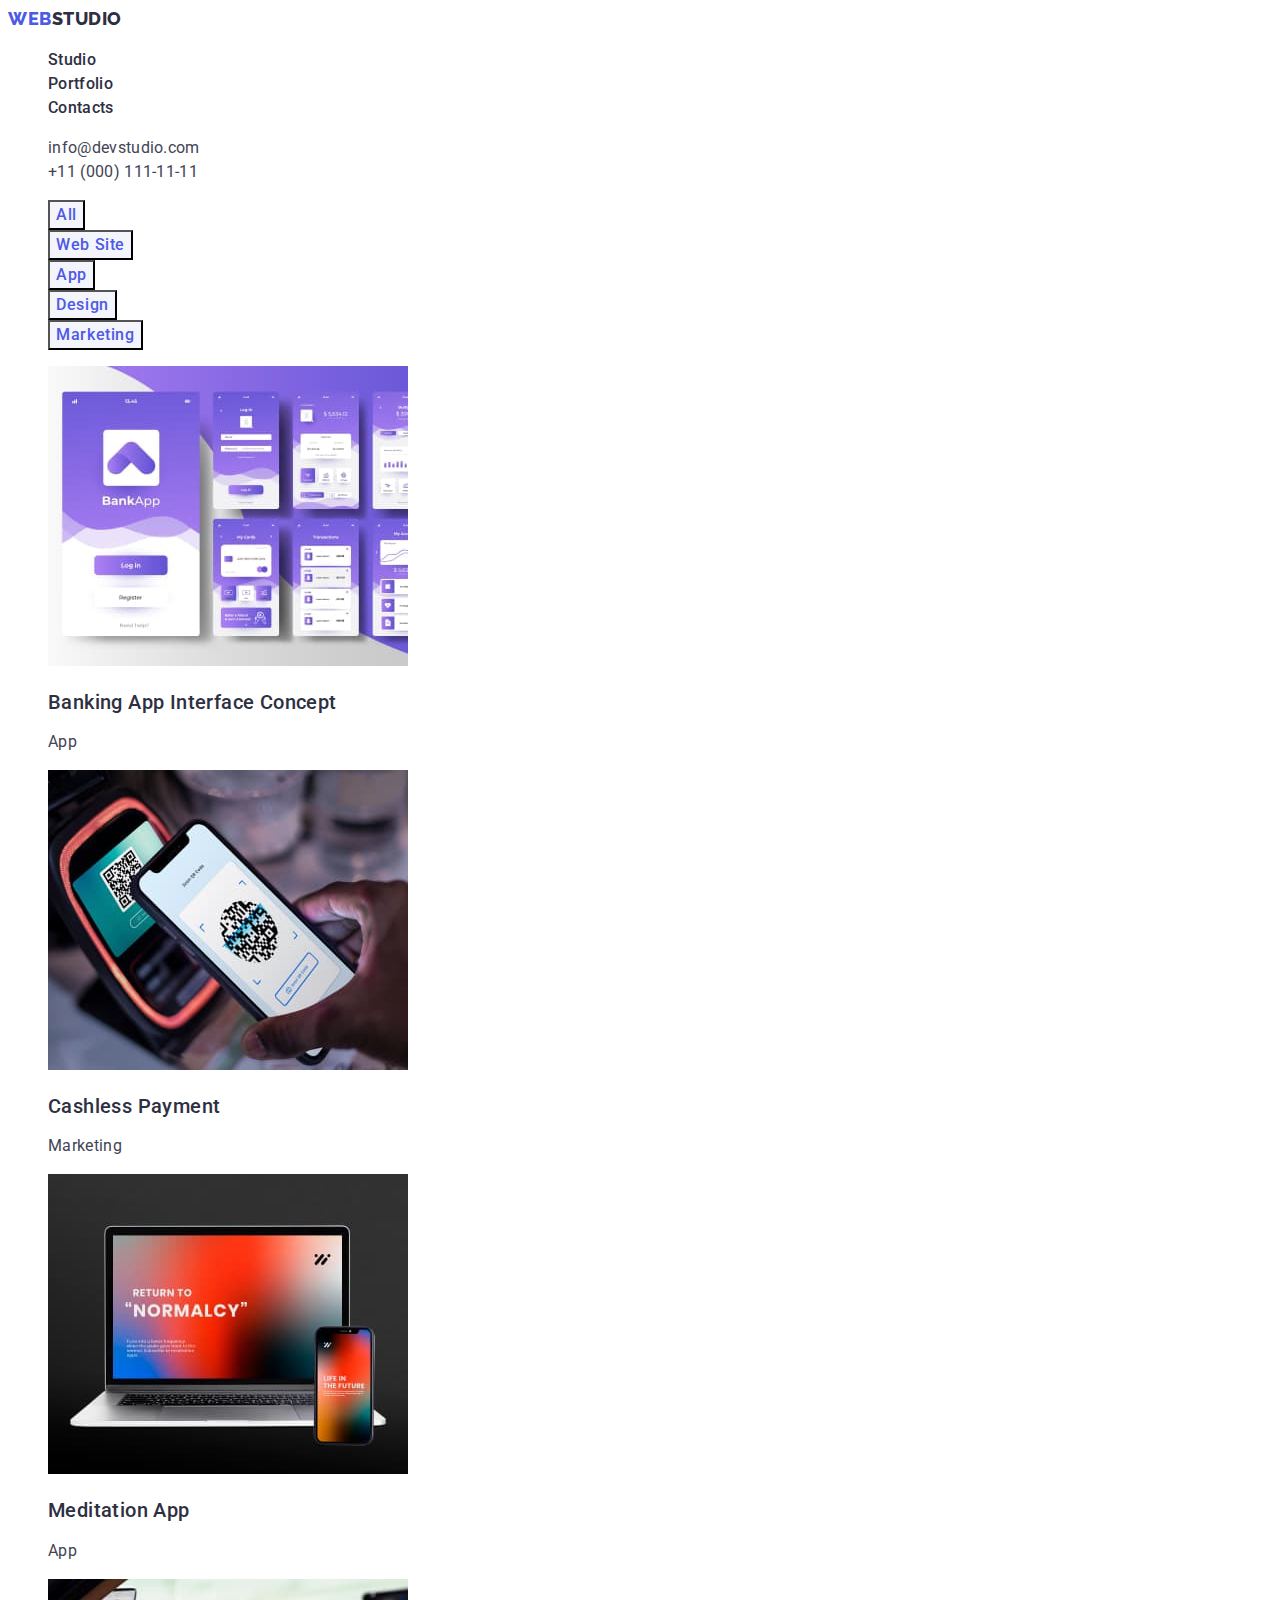
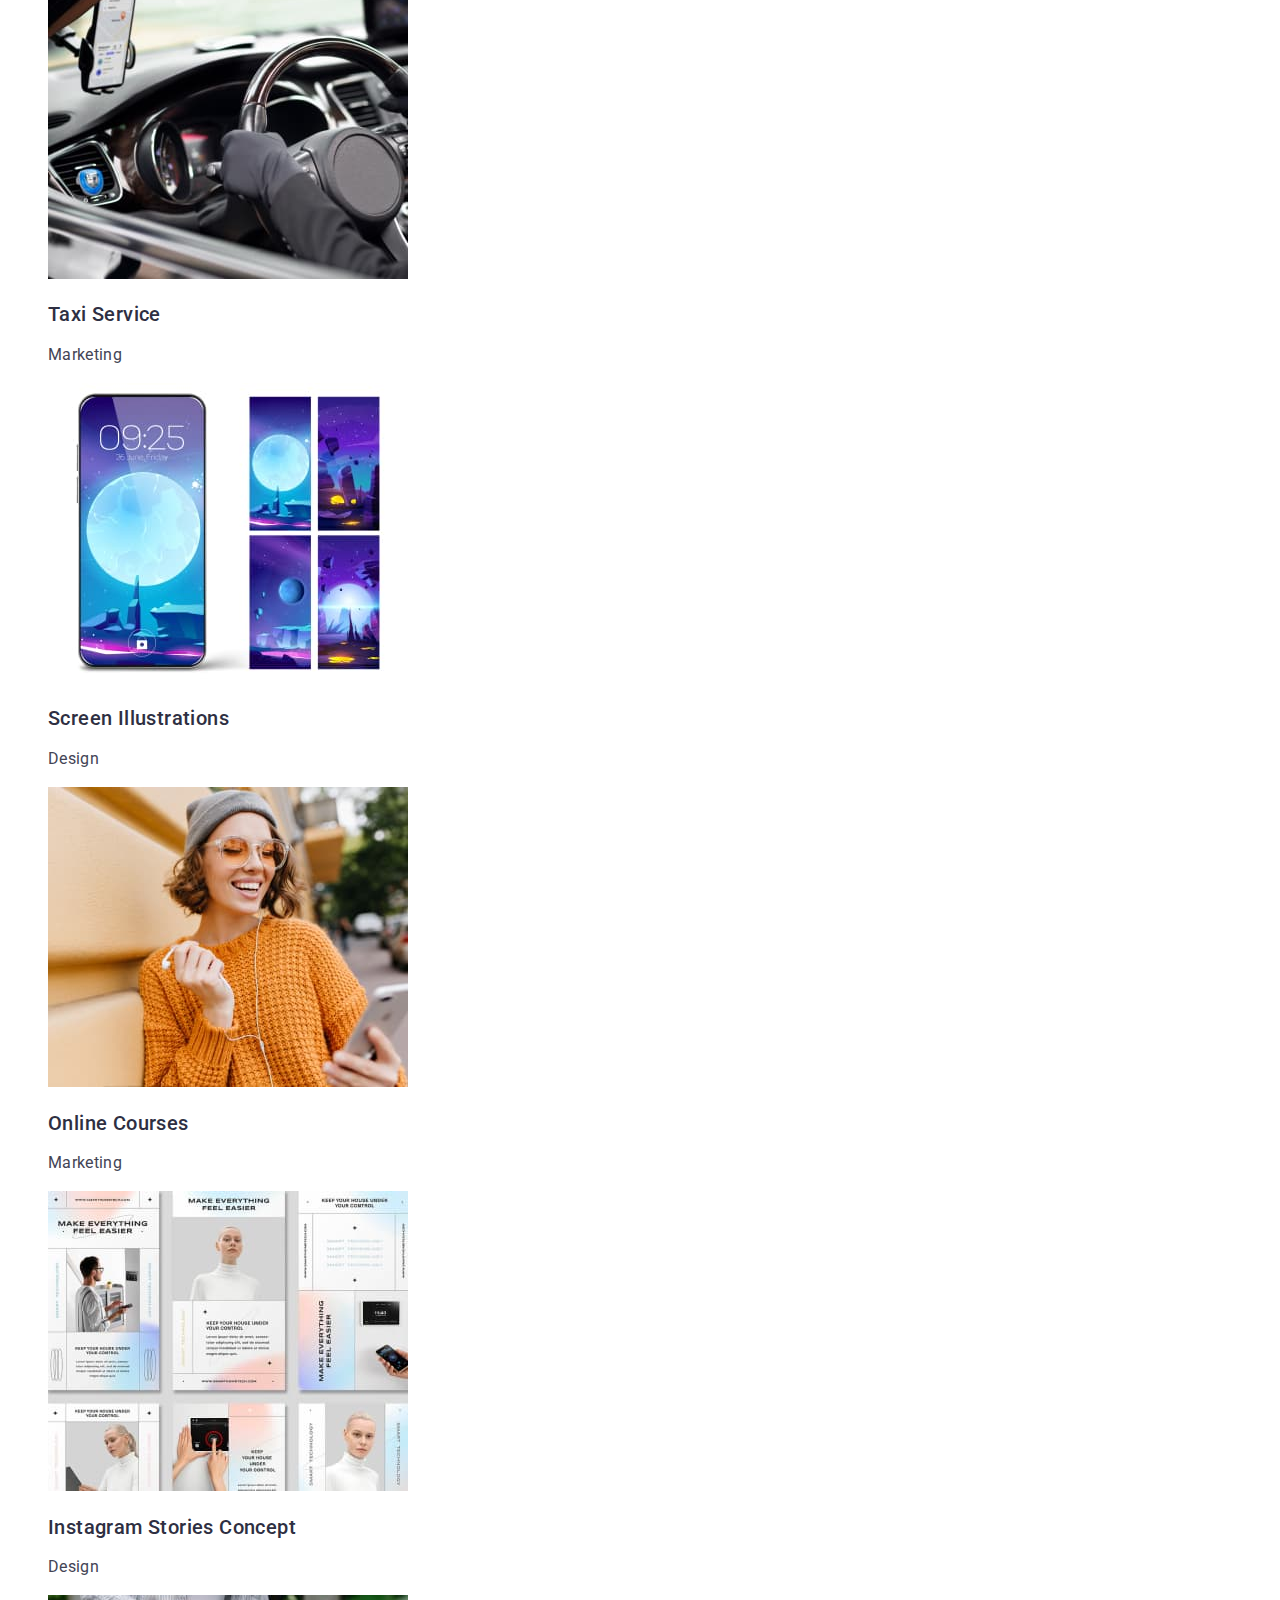
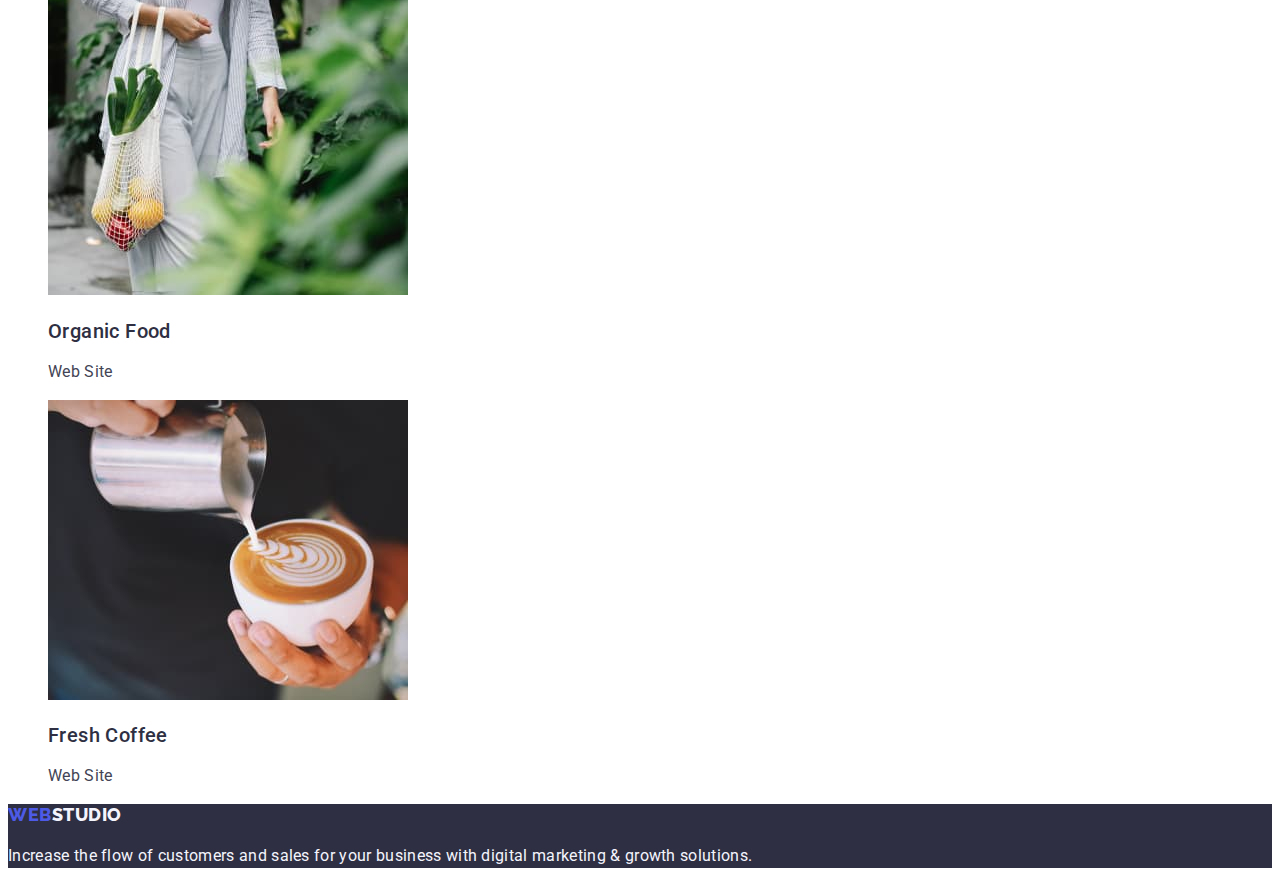
==== portfolio.html @ 5323d298 "Initial commit" ====
<!DOCTYPE html>
<html lang="en">
<head>
    <meta charset="UTF-8">
    <meta http-equiv="X-UA-Compatible" content="IE=edge">
    <meta name="viewport" content="width=device-width, initial-scale=1.0">
    <title>Portfolio</title>
    <!-- Шрифт -->
    <link rel="preconnect" href="https://fonts.googleapis.com">
    <link rel="preconnect" href="https://fonts.gstatic.com" crossorigin>
    <link href="https://fonts.googleapis.com/css2?family=Raleway:wght@800&family=Roboto:wght@400;500;700;900&display=swap"
        rel="stylesheet">
    <!-- сброс стилей -->

    <link rel="stylesheet" href="./css/style.css">
</head>

<body>

<!-- HEADER -->

<header class="page-header">

    <!-- Navigation -->

    <nav>
        <!-- Logo -->

        <a href="./index.html" class="logo link">Web<span class="page-logo-span">Studio</span></a>

        <ul class="list">
            <li><a href="./index.html" class="page-nav-link link">Studio</a></li>
            <li><a href="./portfolio.html" class="page-nav-link link">Portfolio</a></li>
            <li><a href="" class="page-nav-link link">Contacts</a></li>
        </ul>
    </nav>

    <!-- Mail and Telphone -->

    <address class="adress">
        <ul class="list">
            <li><a href="mailto:info@devstudio.com" class="adress-link link">info@devstudio.com</a></li>
            <li><a href="tel:+110001111111" class="adress-link link">+11 (000) 111-11-11</a></li>
        </ul>
    </address>


</header>


   
<!-- MAIN -->
<main>

<!-- Section 5 POTRFOLIO Buttons Filters -->
<section>

    <h1 hidden>Filters</h1>

    <ul class="list">
        <li><button type="button" class="porfolio-button">All</button></li>

        <li><button type="button" class="porfolio-button">Web Site</button></li>
        <li><button type="button" class="porfolio-button">App</button></li>
        <li><button type="button" class="porfolio-button">Design</button></li>
        <li><button type="button" class="porfolio-button">Marketing</button></li>        
    </ul>


<!-- Photos -->
<ul class="list">
    <li>
        <a href="" class="link">
        <img src="./images/img1.jpg" alt="App" width="360" height="300">
        <h2 class="porfolio-titel">Banking App Interface Concept</h2>
        <p class="portfolio-text">App</p></a>
    </li>

    <li>
        <a href="" class="link">
        <img src="./images/img2.jpg" alt="Marketing" width="360" height="300">
        <h2 class="porfolio-titel">Cashless Payment</h2>
        <p class="portfolio-text">Marketing</p></a></li>
    
    <li>
        <a href="" class="link"><img src="./images/img3.jpg" alt="App" width="360" height="300">
        <h2 class="porfolio-titel">Meditation App</h2>
        <p class="portfolio-text">App</p></a>
    </li>

    <li>
        <a href="" class="link"><img src="./images/img4.jpg" alt="Marketing" width="360" height="300">
        <h2 class="porfolio-titel">Taxi Service</h2>
        <p class="portfolio-text">Marketing</p></a>
    </li>

    <li>
        <a href="" class="link"><img src="./images/img5.jpg" alt="Design" width="360" height="300">
        <h2 class="porfolio-titel">Screen Illustrations</h2>
        <p class="portfolio-text">Design</p></a>
    </li>

    <li>
        <a href="" class="link"><img src="./images/img6.jpg" alt="Marketing" width="360" height="300">
        <h2 class="porfolio-titel">Online Courses</h2>
        <p class="portfolio-text">Marketing</p></a>
    </li>

    <li>
        <a href="" class="link"><img src="./images/img7.jpg" alt="Design" width="360" height="300">
        <h2 class="porfolio-titel">Instagram Stories Concept</h2>
        <p class="portfolio-text">Design</p></a>
    </li>

    <li>
        <a href="" class="link"><img src="./images/img8.jpg" alt="Web Site" width="360" height="300">
        <h2 class="porfolio-titel">Organic Food</h2>
        <p class="portfolio-text">Web Site</p></a>
    </li>

    <li>
        <a href="" class="link"><img src="./images/img9.jpg" alt="Web Site" width="360" height="300">
        <h2 class="porfolio-titel">Fresh Coffee</h2>
        <p class="portfolio-text">Web Site</p></a>
    </li>
</ul>

    
</section>
</main>
    

<!-- FOOTER -->

<footer class="footer">

    <a class="footer-logo link" href="./index.html">Web<span class="footer-logo-span">Studio</span></a>

    <p class="footer-text">Increase the flow of customers and sales for your business with digital marketing & growth
        solutions.</p>
</footer>

</body>

</html>
---- css/style.css ----
body {
    font-family: 'Roboto', sans-serif;
    color: var(--body-text-color);
    background-color: var(--white-background-color);
    letter-spacing: 0.02em;
    font-style: normal;
    line-height: 24px;}

/* CSS змінні */
:root {
    --primary-barand-color: #4d5ae5;
    --pressed-state-color: #404bbf;
    --navy-blue-color: #2e2f42;
    --success-color: #31d0aa;
    --body-text-color: #434455;
    --subtle-text-color: #8e8f99;
    --accent-color: #e7e9fc;
    --light-color: #f4f4fd;
    --modal-overlay-color: #2e2f42;
    --hero-background-color: #2e2f42;
    --white-background-color: #ffffff;
    --modal-background-color: #fcfcfc;}


/* Header Style */

.logo{font-family: "Raleway",sans-serif;
font-weight: 800;
font-size: 18px;
line-height: 1.17;
letter-spacing: 0.03em;
text-transform: uppercase;
color: var(--primary-barand-color);}

.link {text-decoration: none;} 
.list {list-style: none;}

.page-logo-span{color: var(--hero-background-color);}

.page-nav-link {font-weight: 500;
font-size: 16px;
line-height: 1.5;
letter-spacing: 0.02em;
color: var(--hero-background-color);}

.page-nav-link:hover{color: var(--pressed-state-color);}
.page-nav-link:focus{color: var(--pressed-state-color);}

.adress{font-style: normal;}

.adress-link{font-size: 16px;
line-height: 1.5;
letter-spacing: 0.02em;
color: var(--body-text-color);}

.adress-link:hover{color: var(--pressed-state-color);}
.adress-link:focus{color: var(--pressed-state-color);}


/* Section 1 Hero */

.hero{background-color:var(--navy-blue-color)}
.hero-titel{font-size: 56px;
line-height: 1.07;
text-align: center;
letter-spacing: 0.02em;
color: #ffffff;}

.hero-button{
    background-color: #4D5AE5;
    font-family: "Roboto", sans-serif;
    font-weight: 500;
    font-size: 16px;
    line-height: 1.5;
    letter-spacing: 0.04em;
    color: var(--white-background-color);
    cursor: pointer;}


.hero-button:hover {background-color: var(--pressed-state-color);}
.hero-button:focus {background-color: var(--pressed-state-color);}

/* Section 2 */
.section-two-titel{
    font-weight: 500;
    font-size: 20px;
    line-height: 1.2;
    letter-spacing: 0.02em;
    color: var(--navy-blue-color)}

.section-two-text{
    font-weight: 400;
    font-size: 16px;
    line-height: 1.5;
    letter-spacing: 0.02em;
    color: var(--body-text-color);}


/* < !-- Section 3 What are we doing --> */


.section-three-titel{
    color: var(--navy-blue-color);
    font-size: 36px;
    line-height: 1.11;
    text-align: center;
    letter-spacing: 0.02em;
    text-transform: capitalize;}

/* Section 4 Our Team */

.section-four{background-color: var(--light-color);}

.section-four-li{background-color: var(--white-background-color);}

.section-four-titel-h-two{
    color: var(--hero-background-color);
    font-size: 36px;
    line-height: 1.11;
    text-align: center;
    letter-spacing: 0.02em;
    text-transform: capitalize;}

.section-four-titel-h-three{
    font-weight: 500;
    color: var(--hero-background-color);
    font-size: 20px;
    line-height: 1.2;
    letter-spacing: 0.02em;}

.section-four-text{
    color: var(--body-text-color);
    font-weight: 400;
    font-size: 16px;
    line-height: 1.5;
    letter-spacing: 0.02em;}


    /* FOOTER */

.footer{background-color: var(--hero-background-color);}

.footer-logo{
    font-family: "Raleway", sans-serif;
    color: var(--primary-barand-color);
    font-weight: 800;
    font-size: 18px;
    line-height: 1.17;    
    letter-spacing: 0.03em;
    text-transform: uppercase;}

.footer-logo-span{
    font-family: "Raleway", sans-serif;
    color: var(--light-color);
    font-weight: 800;
    font-size: 18px;
    line-height: 1.17;    
    letter-spacing: 0.03em;
    text-transform: uppercase;}

.footer-text{
    color: var(--light-color);
    font-weight: 400;
    font-size: 16px;
    line-height: 1.5;
    letter-spacing: 0.02em;}

    /* PORTFOLIO */


    .porfolio-button{
        font-family: "Roboto", sans-serif;
        background-color: var(--light-color);
        color: var(--primary-barand-color);
        font-weight: 500;
        font-size: 16px;
        line-height: 1.5;        
        text-align: center;
        letter-spacing: 0.04em;
        cursor: pointer;}
    
    .porfolio-button:hover{background-color: var(--pressed-state-color);}
    .porfolio-button:focus{background-color: var(--pressed-state-color);}
    .porfolio-button:hover{color: var(--white-background-color);}
    .porfolio-button:focus{color: var(--white-background-color);}
    
    .porfolio-titel{
        font-weight: 500;
        font-size: 20px;
        line-height: 1.2;
        letter-spacing: 0.02em;
        color: var(--navy-blue-color);}

    .portfolio-text{
        font-size: 16px;
        line-height: 1.5;
        letter-spacing: 0.02em;
        color: var(--body-text-color);}
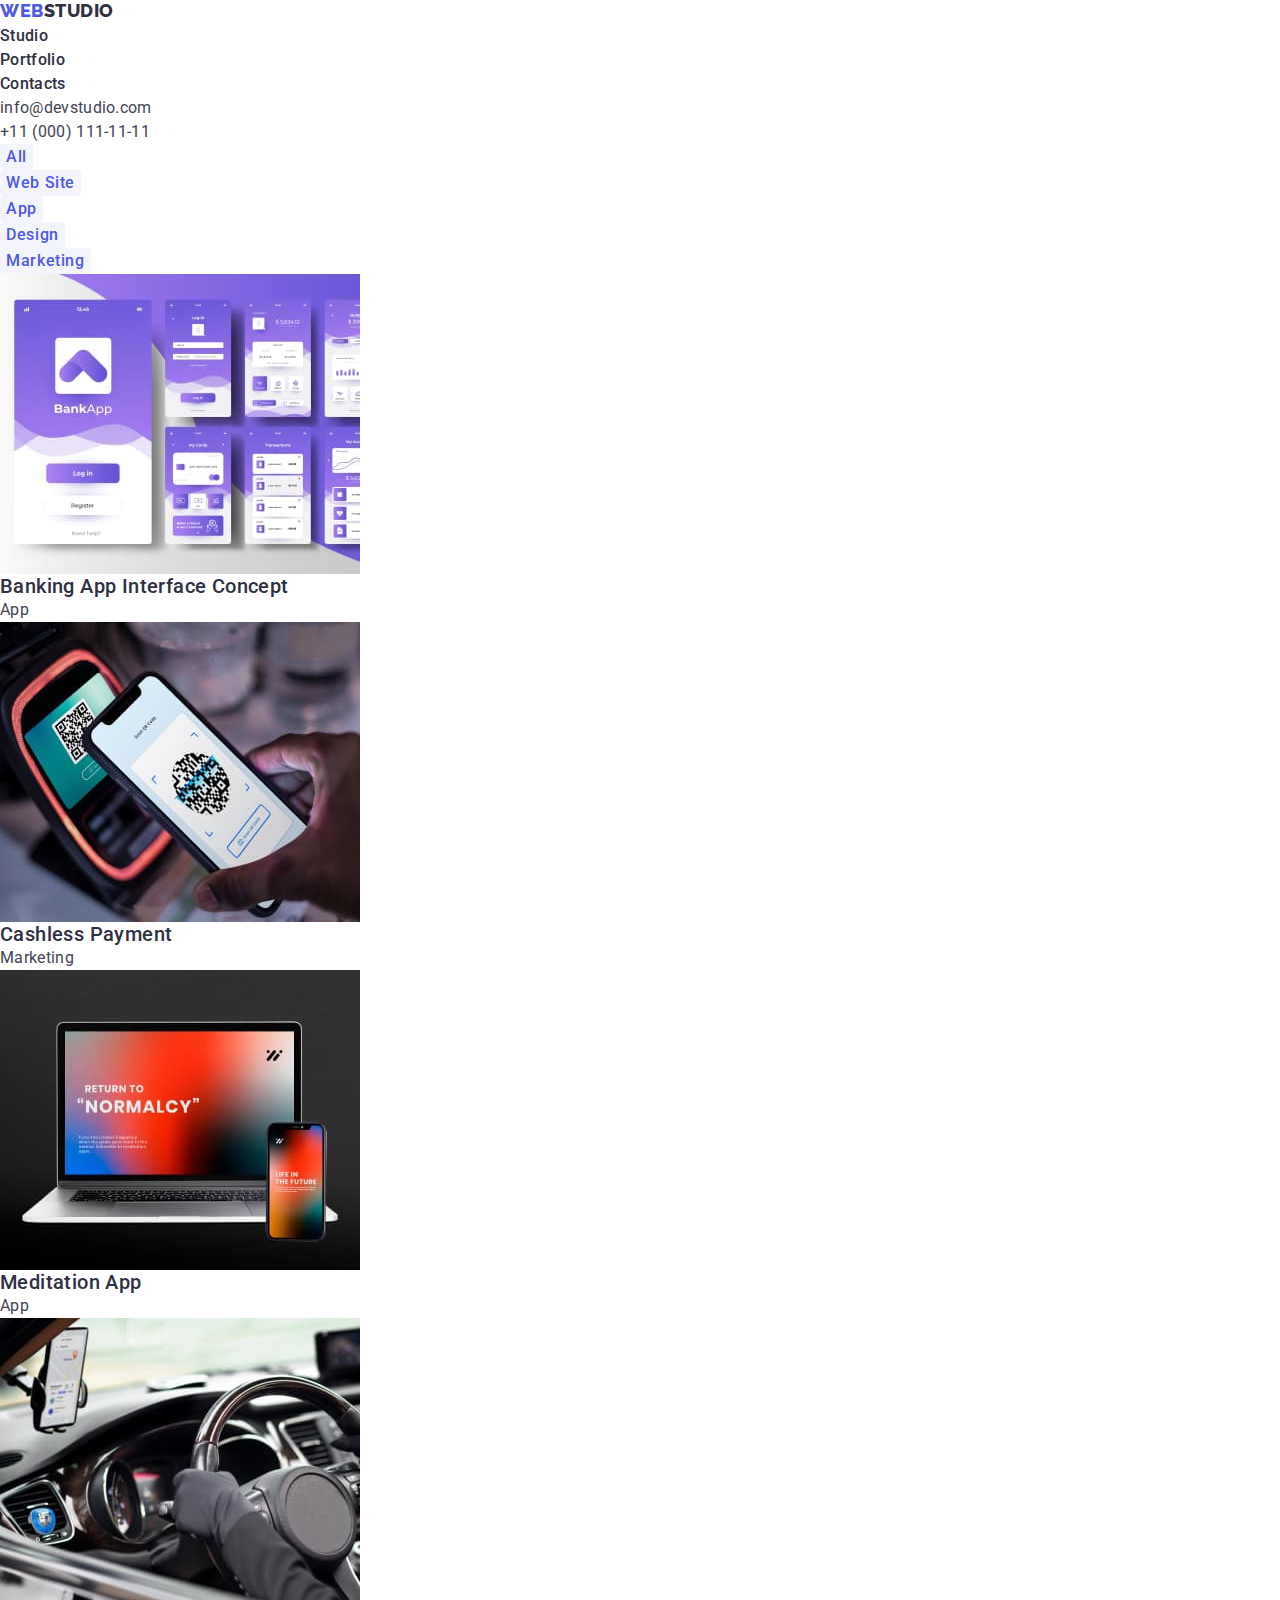
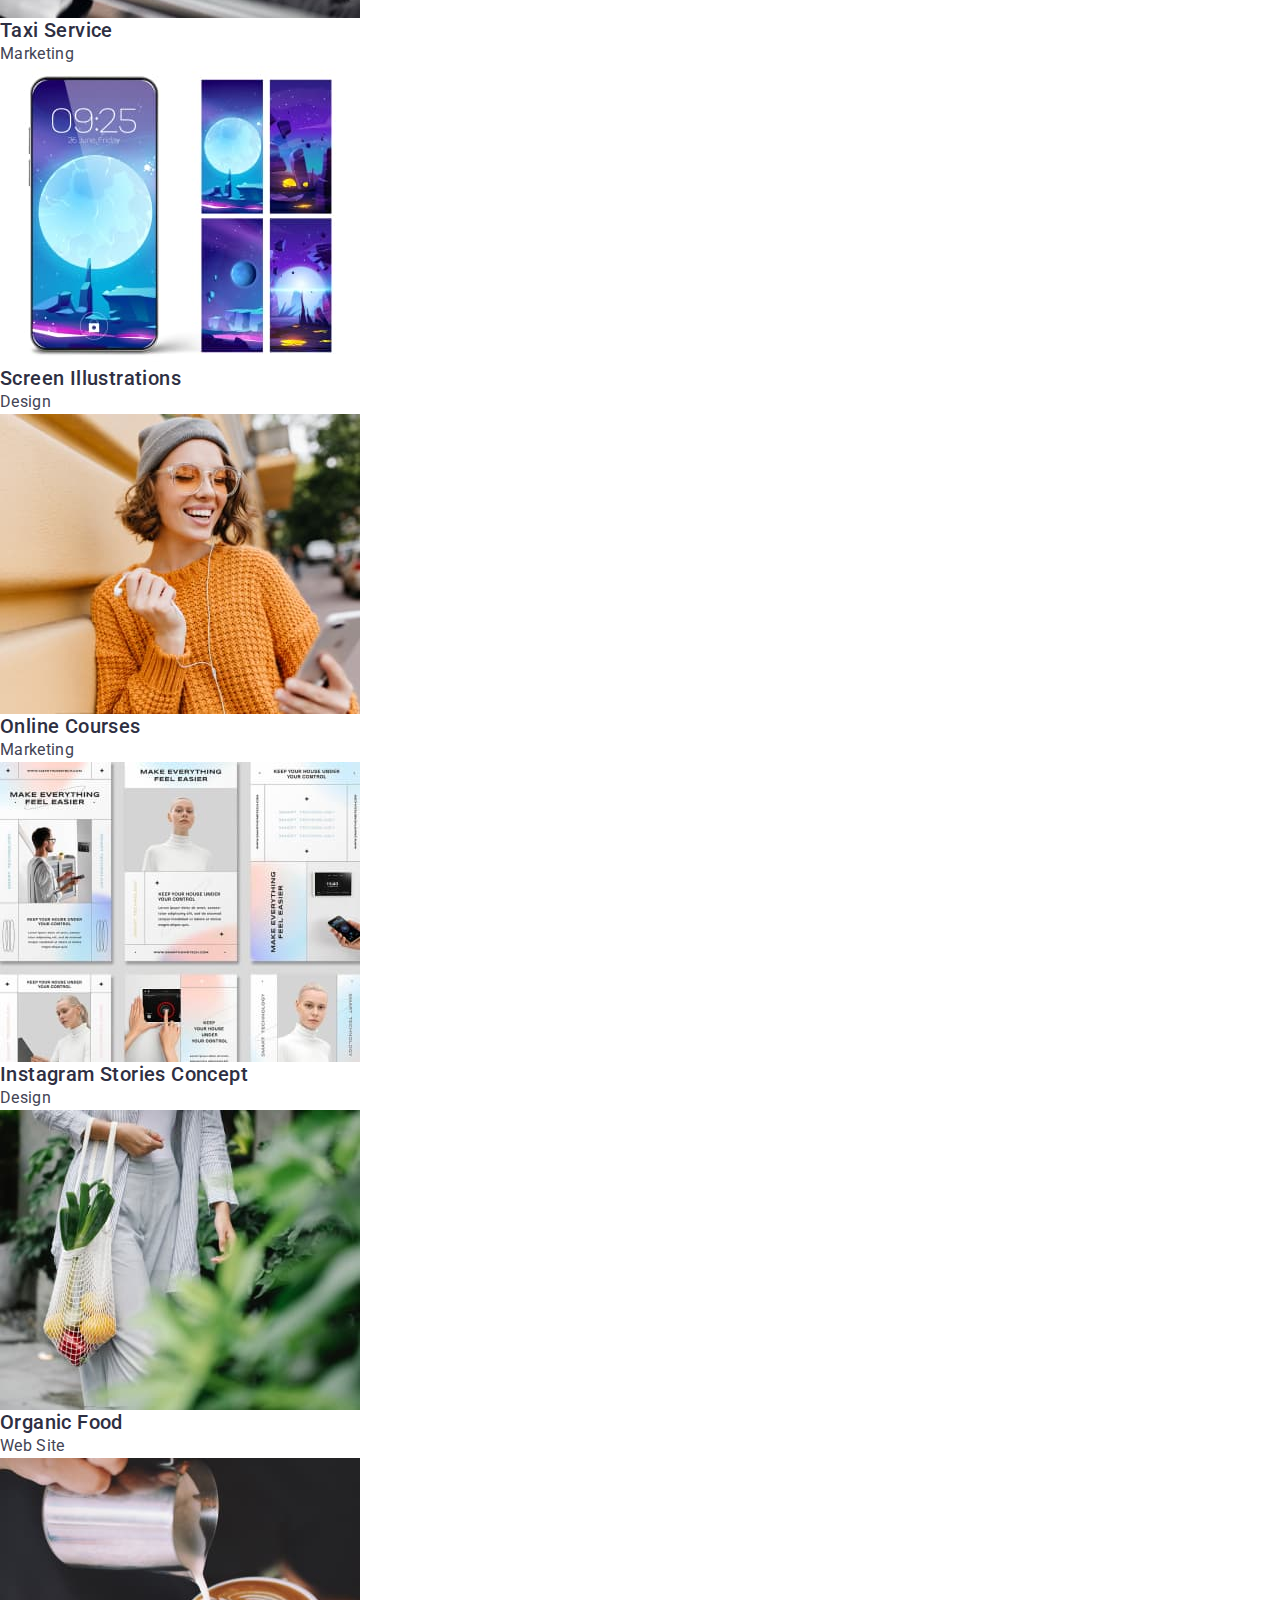
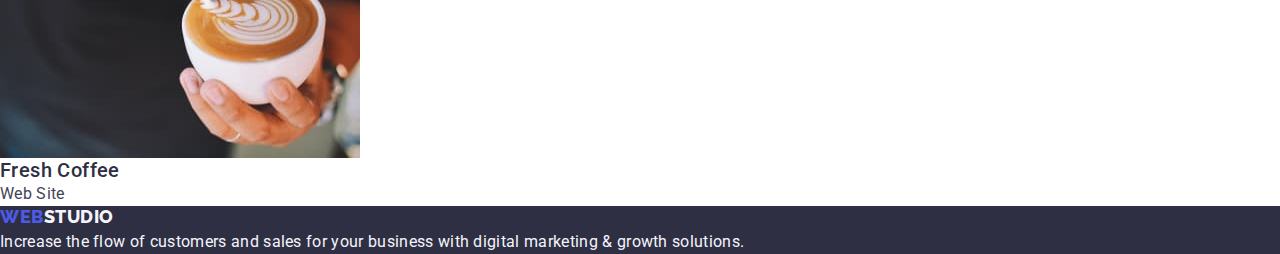
==== commit 53281021: "till footer number 1" ====
--- a/portfolio.html
+++ b/portfolio.html
@@ -11,6 +11,7 @@
     <link href="https://fonts.googleapis.com/css2?family=Raleway:wght@800&family=Roboto:wght@400;500;700;900&display=swap"
         rel="stylesheet">
     <!-- сброс стилей -->
+    <link rel="stylesheet" href="modern-normalize.css">
 
     <link rel="stylesheet" href="./css/style.css">
 </head>
--- a/css/style.css
+++ b/css/style.css
@@ -1,3 +1,4 @@
+/* Global */
 body {
     font-family: 'Roboto', sans-serif;
     color: var(--body-text-color);
@@ -21,6 +22,52 @@
     --white-background-color: #ffffff;
     --modal-background-color: #fcfcfc;}
 
+    /* глобальне скидання стилів за селектором тегу */
+h1,
+h2,
+h3,
+h4,
+h5,
+h6,
+p {
+    margin: 0;
+}
+
+img {
+    display: block;
+    max-width: 100%;
+    height: auto;
+}
+
+button {
+    cursor: pointer;
+    border: none;
+    border-radius: 4px;
+}
+
+ul,
+ol {
+    list-style: none;
+    margin: 0;
+    padding-left: 0;
+}
+
+a {
+    text-decoration: none;
+    /* color: inherit; */
+}
+
+.container {
+    width: 1158px;
+    padding: 0 15px;
+    margin: 0 auto;
+}
+
+.section {
+    padding-top: 120px;
+    padding-bottom: 120px;
+    align-content: center;
+}
 
 /* Header Style */
 
@@ -30,14 +77,26 @@
 line-height: 1.17;
 letter-spacing: 0.03em;
 text-transform: uppercase;
-color: var(--primary-barand-color);}
+color: var(--primary-barand-color);
+margin-right: 76px}
 
 .link {text-decoration: none;} 
 .list {list-style: none;}
 
 .page-logo-span{color: var(--hero-background-color);}
 
-.page-nav-link {font-weight: 500;
+.nav-display{
+    display: flex;
+    align-items: center; }
+
+.nav-list-displey-flex{
+    display: flex;
+    gap: 40px;
+}
+
+.page-nav-link {
+    padding: 24px 0;
+    font-weight: 500;
 font-size: 16px;
 line-height: 1.5;
 letter-spacing: 0.02em;
@@ -46,9 +105,18 @@
 .page-nav-link:hover{color: var(--pressed-state-color);}
 .page-nav-link:focus{color: var(--pressed-state-color);}
 
-.adress{font-style: normal;}
-
-.adress-link{font-size: 16px;
+.adress{
+    font-style: normal;
+    
+    }
+
+.adress-list-display-flex{
+    display: flex;
+    gap: 40px;}
+
+.adress-link{
+    
+    font-size: 16px;
 line-height: 1.5;
 letter-spacing: 0.02em;
 color: var(--body-text-color);}
@@ -64,9 +132,16 @@
 line-height: 1.07;
 text-align: center;
 letter-spacing: 0.02em;
-color: #ffffff;}
+color: #ffffff;
+padding: 188px 0;
+max-width: 496px;}
 
 .hero-button{
+    border-radius: 4px;
+    height: 56px;
+    border: none;
+    min-width: 169px;
+    display: block;
     background-color: #4D5AE5;
     font-family: "Roboto", sans-serif;
     font-weight: 500;
@@ -81,7 +156,23 @@
 .hero-button:focus {background-color: var(--pressed-state-color);}
 
 /* Section 2 */
+.section-two{
+    padding: 120px 0;
+
+}
+.visually-hidden
+
+.section-two-list-display{
+    display: flex;
+    gap: 24px;}
+
+.section-two-item-display{
+    width: calc((100% - 72px) / 4);
+
+}
+
 .section-two-titel{
+    margin-bottom: 8px;
     font-weight: 500;
     font-size: 20px;
     line-height: 1.2;
@@ -98,8 +189,20 @@
 
 /* < !-- Section 3 What are we doing --> */
 
-
+.section-tree{
+    padding-bottom: 120px;
+}
+
+.section-tree-list-display{
+    display: flex;
+    gap: 24px;}
+
+.section-tree-item-display{
+    width: calc((100% - 48px) / 3);
+
+}
 .section-three-titel{
+    margin-bottom: 72px;
     color: var(--navy-blue-color);
     font-size: 36px;
     line-height: 1.11;
@@ -109,11 +212,28 @@
 
 /* Section 4 Our Team */
 
+.section-four{
+    padding: 120px 0;
+
+}
 .section-four{background-color: var(--light-color);}
 
-.section-four-li{background-color: var(--white-background-color);}
+.section-four-li{
+    width: calc((100% - 72px) / 4);
+    border-radius: 0px 0px 4px 4px;
+    background-color: var(--white-background-color);}
+
+.section-four-list-display{
+    display: flex;
+    gap: 24px;}
+
+.section-four-div{
+    padding: 32px 16px;
+
+}
 
 .section-four-titel-h-two{
+    margin-bottom: 72px;
     color: var(--hero-background-color);
     font-size: 36px;
     line-height: 1.11;
@@ -122,6 +242,8 @@
     text-transform: capitalize;}
 
 .section-four-titel-h-three{
+    text-align: center;
+    margin-bottom: 8px;
     font-weight: 500;
     color: var(--hero-background-color);
     font-size: 20px;
@@ -129,6 +251,8 @@
     letter-spacing: 0.02em;}
 
 .section-four-text{
+    text-align: center;
+    
     color: var(--body-text-color);
     font-weight: 400;
     font-size: 16px;
@@ -196,3 +320,14 @@
         line-height: 1.5;
         letter-spacing: 0.02em;
         color: var(--body-text-color);}
+
+
+        /* для центрування і обмеження контенту по ширині */
+    .container{
+        width: 1158px;
+        margin: 0 auto;
+        padding: 0 15px;
+
+
+
+    }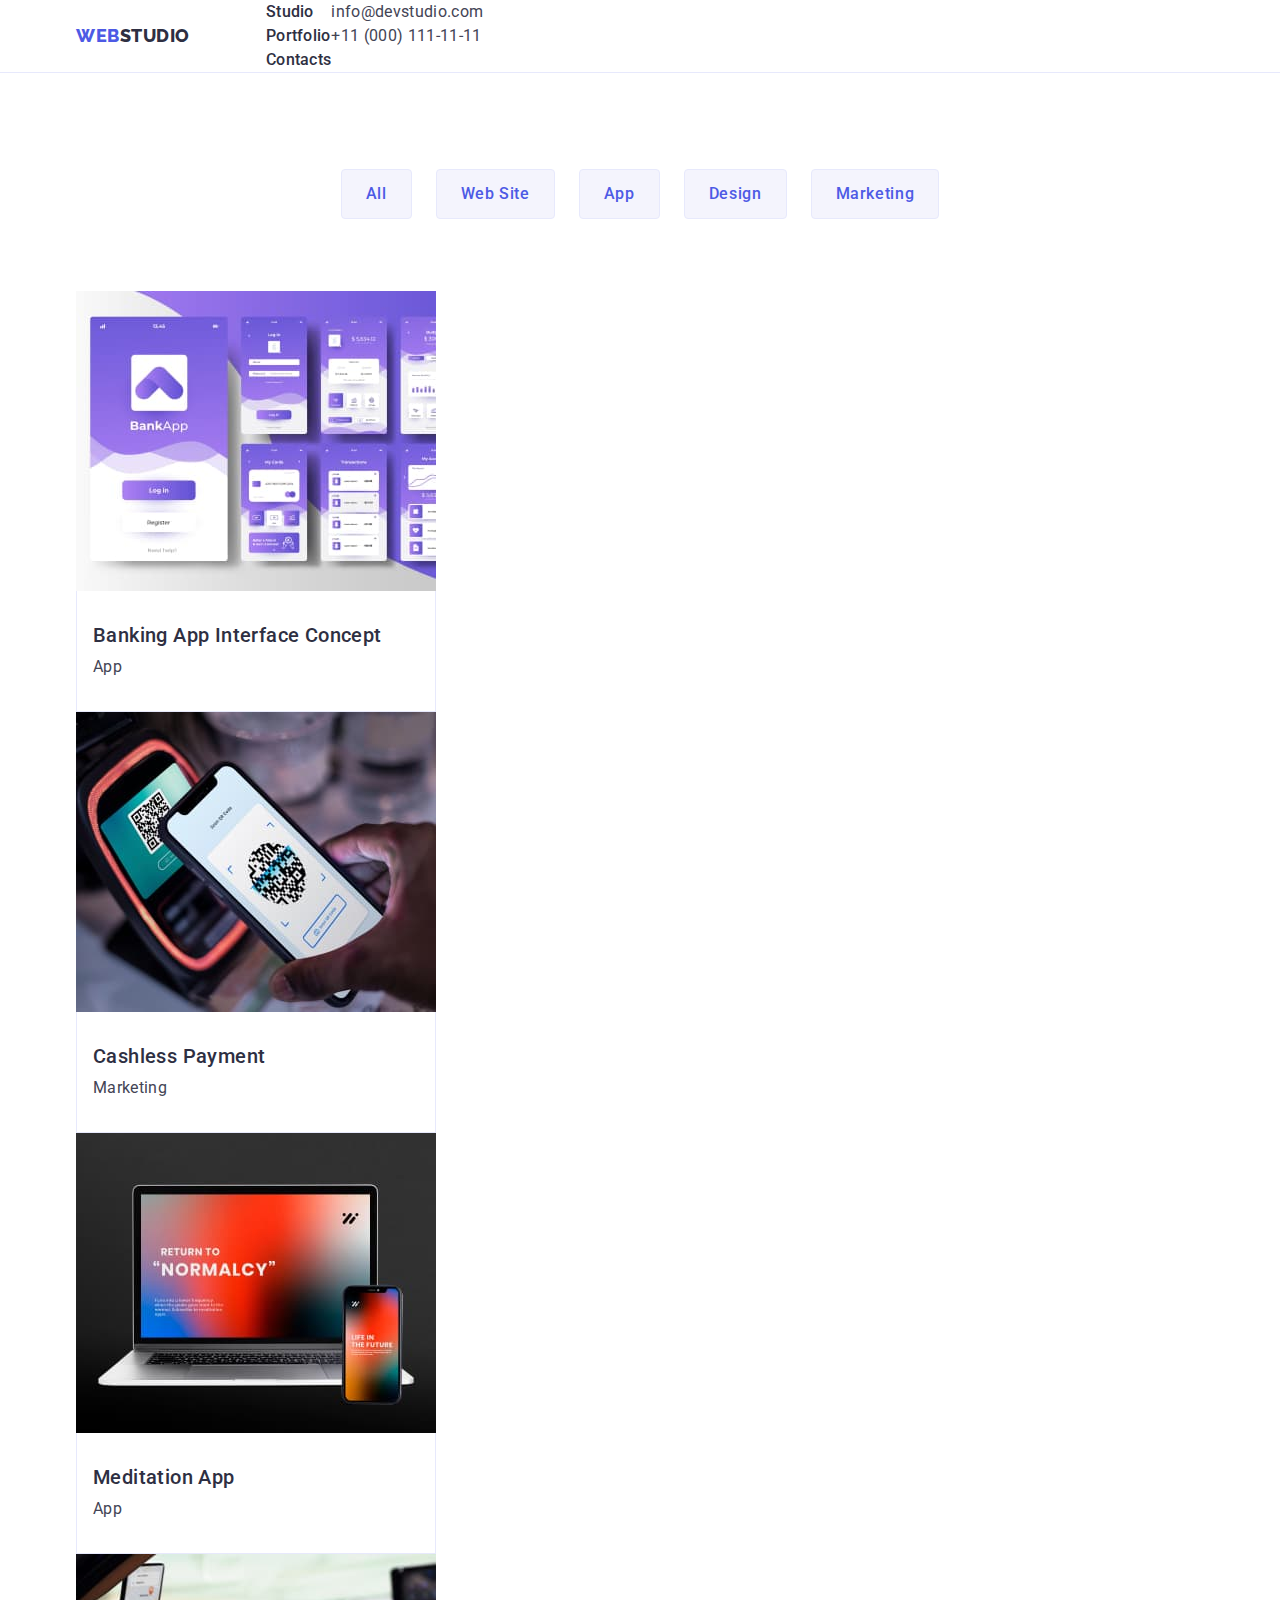
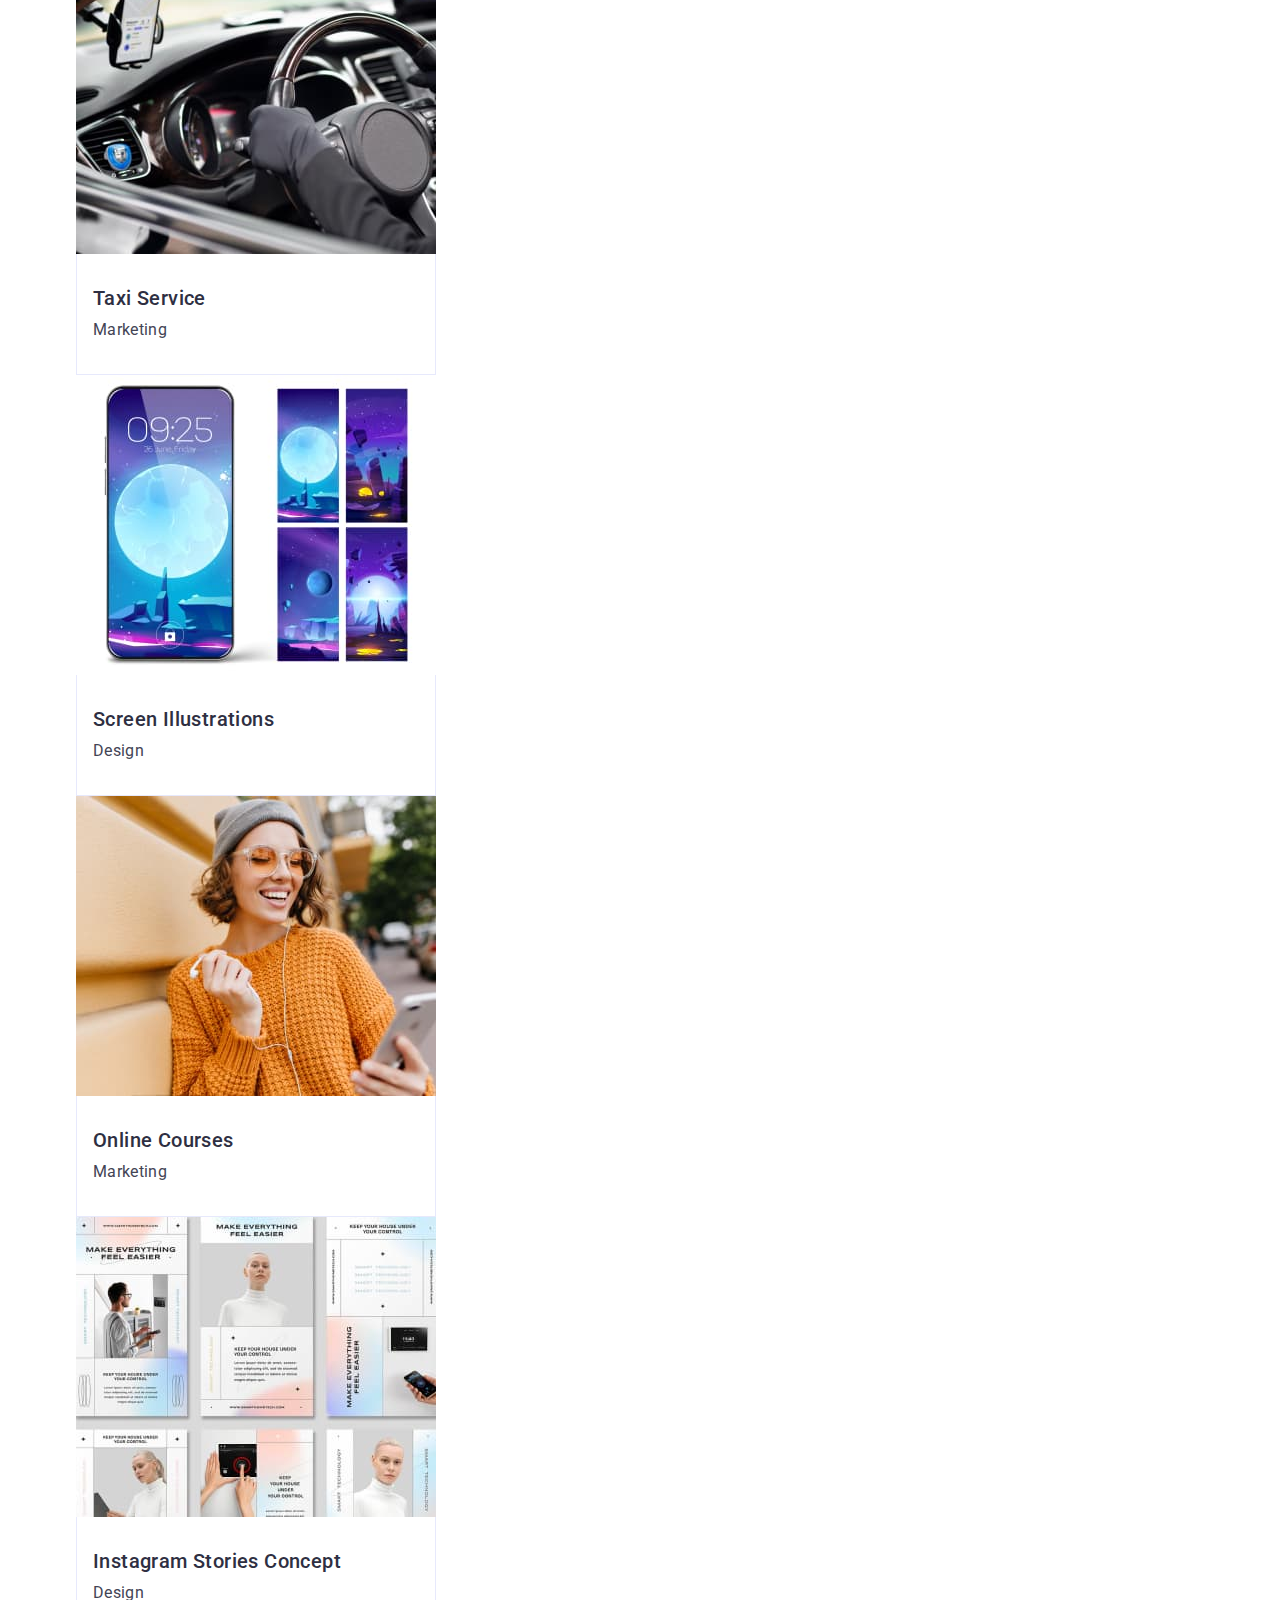
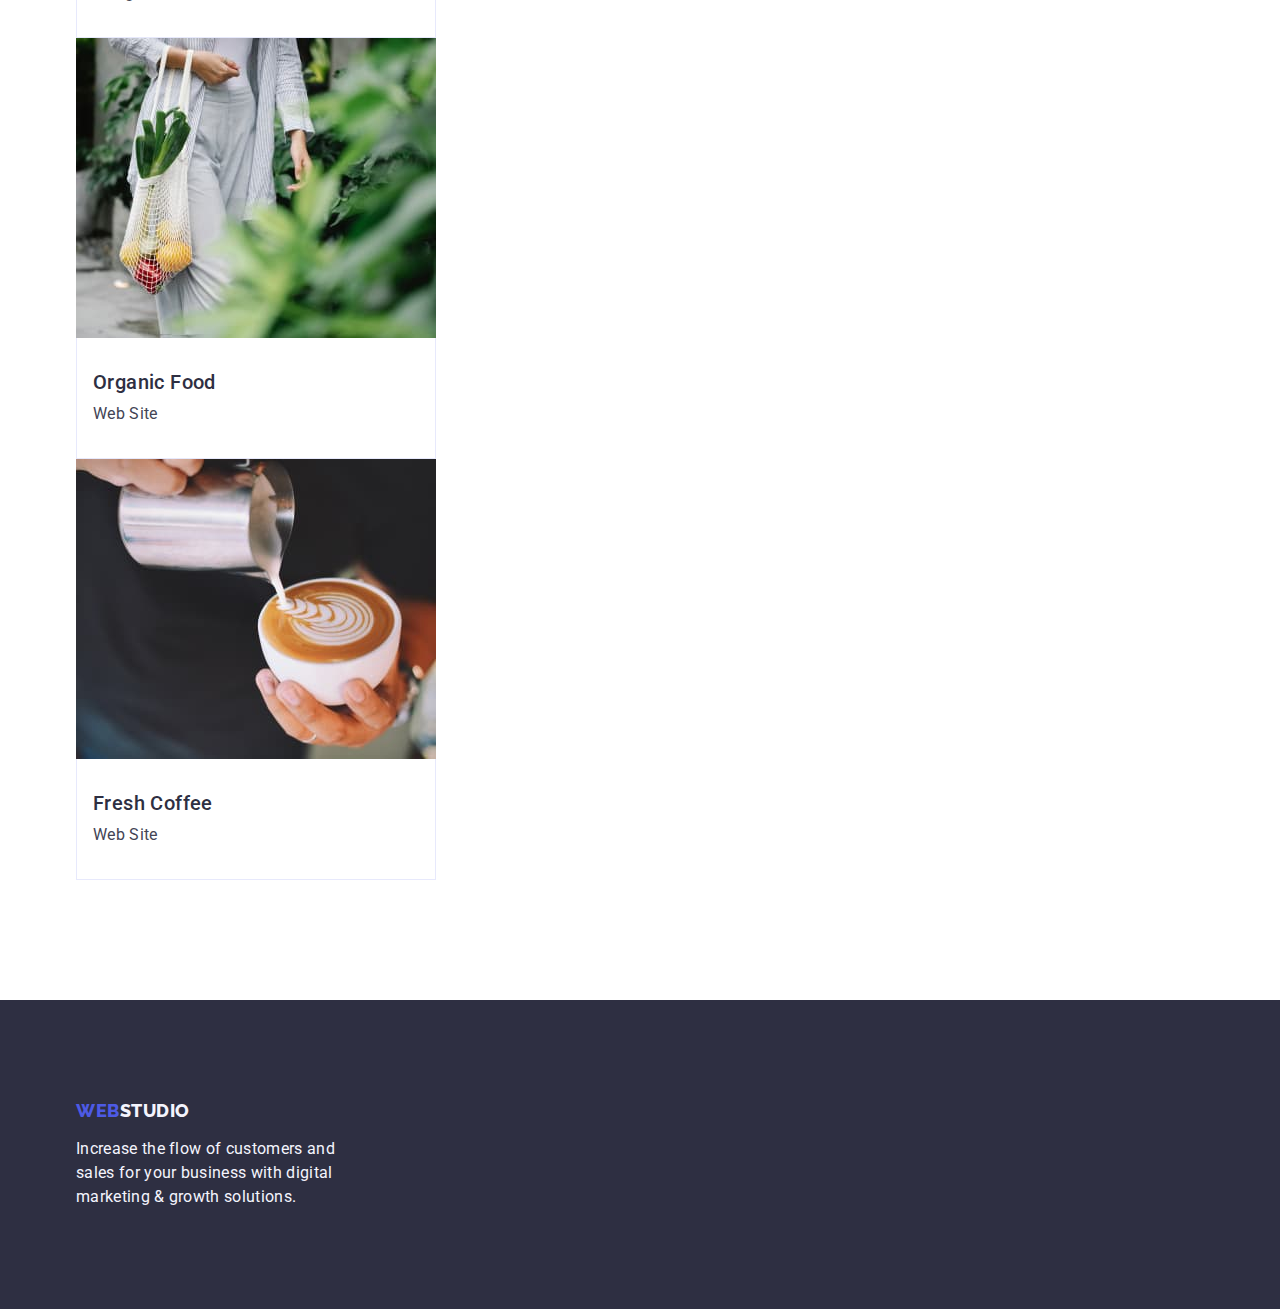
==== commit cc15eb5c: "HW3all#3" ====
--- a/portfolio.html
+++ b/portfolio.html
@@ -23,17 +23,18 @@
 <header class="page-header">
 
     <!-- Navigation -->
-
-    <nav>
+<div class="container portfolio-div">
+    <nav class="portfolio-nav">
         <!-- Logo -->
 
         <a href="./index.html" class="logo link">Web<span class="page-logo-span">Studio</span></a>
 
-        <ul class="list">
+        <ul class="list porfolio-list-displey-flex">
             <li><a href="./index.html" class="page-nav-link link">Studio</a></li>
             <li><a href="./portfolio.html" class="page-nav-link link">Portfolio</a></li>
             <li><a href="" class="page-nav-link link">Contacts</a></li>
         </ul>
+        
     </nav>
 
     <!-- Mail and Telphone -->
@@ -44,7 +45,7 @@
             <li><a href="tel:+110001111111" class="adress-link link">+11 (000) 111-11-11</a></li>
         </ul>
     </address>
-
+</div>
 
 </header>
 
@@ -54,11 +55,11 @@
 <main>
 
 <!-- Section 5 POTRFOLIO Buttons Filters -->
-<section>
-
+<section class="portfolio">
+<div class="container">
     <h1 hidden>Filters</h1>
 
-    <ul class="list">
+    <ul class="list portfolio-list-displey-flex">
         <li><button type="button" class="porfolio-button">All</button></li>
 
         <li><button type="button" class="porfolio-button">Web Site</button></li>
@@ -69,64 +70,120 @@
 
 
 <!-- Photos -->
-<ul class="list">
-    <li>
-        <a href="" class="link">
-        <img src="./images/img1.jpg" alt="App" width="360" height="300">
+<ul class="list portfolio-list-wrap">
+
+    <li class="portfolio-list-wrap-item">
+        
+        <a href=""class="link">
+        <img src="./images/img1.jpg" alt="App" 
+        width="360" height="300">
+        <div class="portfolio-list-wrap-div">
         <h2 class="porfolio-titel">Banking App Interface Concept</h2>
-        <p class="portfolio-text">App</p></a>
-    </li>
-
-    <li>
-        <a href="" class="link">
-        <img src="./images/img2.jpg" alt="Marketing" width="360" height="300">
+        <p class="portfolio-text">App</p>
+        </div>
+        </a>
+        
+    </li>
+
+    <li class="portfolio-list-wrap-item">
+        <a href="" class="link">
+        <img src="./images/img2.jpg" alt="Marketing" 
+        width="360" height="300">
+        <div class="portfolio-list-wrap-div">
         <h2 class="porfolio-titel">Cashless Payment</h2>
-        <p class="portfolio-text">Marketing</p></a></li>
-    
-    <li>
-        <a href="" class="link"><img src="./images/img3.jpg" alt="App" width="360" height="300">
+        <p class="portfolio-text">Marketing</p>
+        </div>
+        </a>
+    </li>
+        
+    <li class="portfolio-list-wrap-item">
+        
+        <a href="" class="link">
+        <img src="./images/img3.jpg" alt="App" 
+        width="360" height="300">
+        <div class="portfolio-list-wrap-div">
         <h2 class="porfolio-titel">Meditation App</h2>
-        <p class="portfolio-text">App</p></a>
-    </li>
-
-    <li>
-        <a href="" class="link"><img src="./images/img4.jpg" alt="Marketing" width="360" height="300">
+        <p class="portfolio-text">App</p>
+        </div>
+        </a>
+    </li>
+
+    <li class="portfolio-list-wrap-item">
+        
+        <a href="" class="link">
+        <img src="./images/img4.jpg" alt="Marketing" 
+        width="360" height="300">
+        <div class="portfolio-list-wrap-div">
         <h2 class="porfolio-titel">Taxi Service</h2>
-        <p class="portfolio-text">Marketing</p></a>
-    </li>
-
-    <li>
-        <a href="" class="link"><img src="./images/img5.jpg" alt="Design" width="360" height="300">
+        <p class="portfolio-text">Marketing</p>
+        </div>
+        </a>
+        
+    </li>
+
+    <li class="portfolio-list-wrap-item">
+        
+        <a href="" class="link">
+        <img src="./images/img5.jpg" alt="Design" 
+        width="360" height="300">
+        <div class="portfolio-list-wrap-div">
         <h2 class="porfolio-titel">Screen Illustrations</h2>
-        <p class="portfolio-text">Design</p></a>
-    </li>
-
-    <li>
-        <a href="" class="link"><img src="./images/img6.jpg" alt="Marketing" width="360" height="300">
+        <p class="portfolio-text">Design</p>
+        </div>
+        </a>
+        
+    </li>
+
+    <li class="portfolio-list-wrap-item">
+        
+        <a href="" class="link">
+        <img src="./images/img6.jpg" alt="Marketing" 
+        width="360" height="300">
+        <div class="portfolio-list-wrap-div">
         <h2 class="porfolio-titel">Online Courses</h2>
-        <p class="portfolio-text">Marketing</p></a>
-    </li>
-
-    <li>
-        <a href="" class="link"><img src="./images/img7.jpg" alt="Design" width="360" height="300">
+        <p class="portfolio-text">Marketing</p>
+        </div>
+        </a>
+    </li>
+
+    <li class="portfolio-list-wrap-item">
+        
+        <a href="" class="link">
+        <img src="./images/img7.jpg" alt="Design" 
+        width="360" height="300">
+        <div class="portfolio-list-wrap-div">
         <h2 class="porfolio-titel">Instagram Stories Concept</h2>
-        <p class="portfolio-text">Design</p></a>
-    </li>
-
-    <li>
-        <a href="" class="link"><img src="./images/img8.jpg" alt="Web Site" width="360" height="300">
+        <p class="portfolio-text">Design</p>
+        </div>
+        </a>
+    </li>
+
+    <li class="portfolio-list-wrap-item">
+        
+        <a href="" class="link">
+        <img src="./images/img8.jpg" alt="Web Site" 
+        width="360" height="300">
+        <div class="portfolio-list-wrap-div">
         <h2 class="porfolio-titel">Organic Food</h2>
-        <p class="portfolio-text">Web Site</p></a>
-    </li>
-
-    <li>
-        <a href="" class="link"><img src="./images/img9.jpg" alt="Web Site" width="360" height="300">
+        <p class="portfolio-text">Web Site</p>
+        </div>
+        </a>
+    </li>
+
+    <li class="portfolio-list-wrap-item">
+        
+        <a href="" class="link">
+        <img src="./images/img9.jpg" alt="Web Site" 
+        width="360" height="300">
+        <div class="portfolio-list-wrap-div">
         <h2 class="porfolio-titel">Fresh Coffee</h2>
-        <p class="portfolio-text">Web Site</p></a>
+        <p class="portfolio-text">Web Site</p>
+        </div>
+        </a>
     </li>
 </ul>
 
-    
+    </div>
 </section>
 </main>
     
@@ -135,10 +192,13 @@
 
 <footer class="footer">
 
-    <a class="footer-logo link" href="./index.html">Web<span class="footer-logo-span">Studio</span></a>
-
-    <p class="footer-text">Increase the flow of customers and sales for your business with digital marketing & growth
-        solutions.</p>
+    <div class="container">
+        <a class="footer-logo link" href="./index.html">Web<span class="footer-logo-span">Studio</span></a>
+
+        <p class="footer-text">Increase the flow of customers and sales for your business with digital marketing &
+            growth solutions.</p>
+    </div>
+
 </footer>
 
 </body>
--- a/css/style.css
+++ b/css/style.css
@@ -83,6 +83,9 @@
 .link {text-decoration: none;} 
 .list {list-style: none;}
 
+.page-header{
+    border-bottom: 1px solid #e7e9fc}
+
 .page-logo-span{color: var(--hero-background-color);}
 
 .nav-display{
@@ -252,7 +255,7 @@
 
 .section-four-text{
     text-align: center;
-    
+
     color: var(--body-text-color);
     font-weight: 400;
     font-size: 16px;
@@ -262,7 +265,9 @@
 
     /* FOOTER */
 
-.footer{background-color: var(--hero-background-color);}
+.footer{
+    background-color: var(--hero-background-color);
+    padding: 100px 0;}
 
 .footer-logo{
     font-family: "Raleway", sans-serif;
@@ -271,7 +276,9 @@
     font-size: 18px;
     line-height: 1.17;    
     letter-spacing: 0.03em;
-    text-transform: uppercase;}
+    text-transform: uppercase;
+display: inline-block;
+margin-bottom: 16px;}
 
 .footer-logo-span{
     font-family: "Raleway", sans-serif;
@@ -282,7 +289,10 @@
     letter-spacing: 0.03em;
     text-transform: uppercase;}
 
+
+
 .footer-text{
+    max-width: 264px;
     color: var(--light-color);
     font-weight: 400;
     font-size: 16px;
@@ -290,9 +300,27 @@
     letter-spacing: 0.02em;}
 
     /* PORTFOLIO */
-
-
+    .portfolio{padding-top: 96px;
+            padding-bottom: 120px;}
+    
+
+    .portfolio-div{display: flex;}
+
+    .portfolio-nav{display: flex;
+        align-items: center;
+    }
+
+    .portfolio-list-displey-flex{
+        display: flex;
+        justify-content: center;
+        gap: 24px;
+        margin-bottom: 72px;}
+
+    
     .porfolio-button{
+        border: 1px solid var(--accent-color);
+        border-radius: 4px;
+        padding: 12px 24px;
         font-family: "Roboto", sans-serif;
         background-color: var(--light-color);
         color: var(--primary-barand-color);
@@ -303,12 +331,32 @@
         letter-spacing: 0.04em;
         cursor: pointer;}
     
-    .porfolio-button:hover{background-color: var(--pressed-state-color);}
-    .porfolio-button:focus{background-color: var(--pressed-state-color);}
+    .porfolio-button:hover
+    {background-color: var(--pressed-state-color);
+    border: 1px solid transparent;}
+
+    .porfolio-button:focus{
+        background-color: var(--pressed-state-color);
+        border: 1px solid transparent;}
+
     .porfolio-button:hover{color: var(--white-background-color);}
     .porfolio-button:focus{color: var(--white-background-color);}
     
+    .portfolio-list-wrap{
+        flex-wrap: wrap;
+        column-gap: 24px;
+        row-gap: 48px;}
+
+    .portfolio-list-wrap-item{
+        width: calc((100% - 48px) / 3);}
+
+    .portfolio-list-wrap-div{
+        padding: 32px 16px;
+        border: 1px solid #e7e9fc;
+        border-top: none;}
+
     .porfolio-titel{
+        margin-bottom: 8px;
         font-weight: 500;
         font-size: 20px;
         line-height: 1.2;
@@ -326,8 +374,4 @@
     .container{
         width: 1158px;
         margin: 0 auto;
-        padding: 0 15px;
-
-
-
-    }+        padding: 0 15px;    }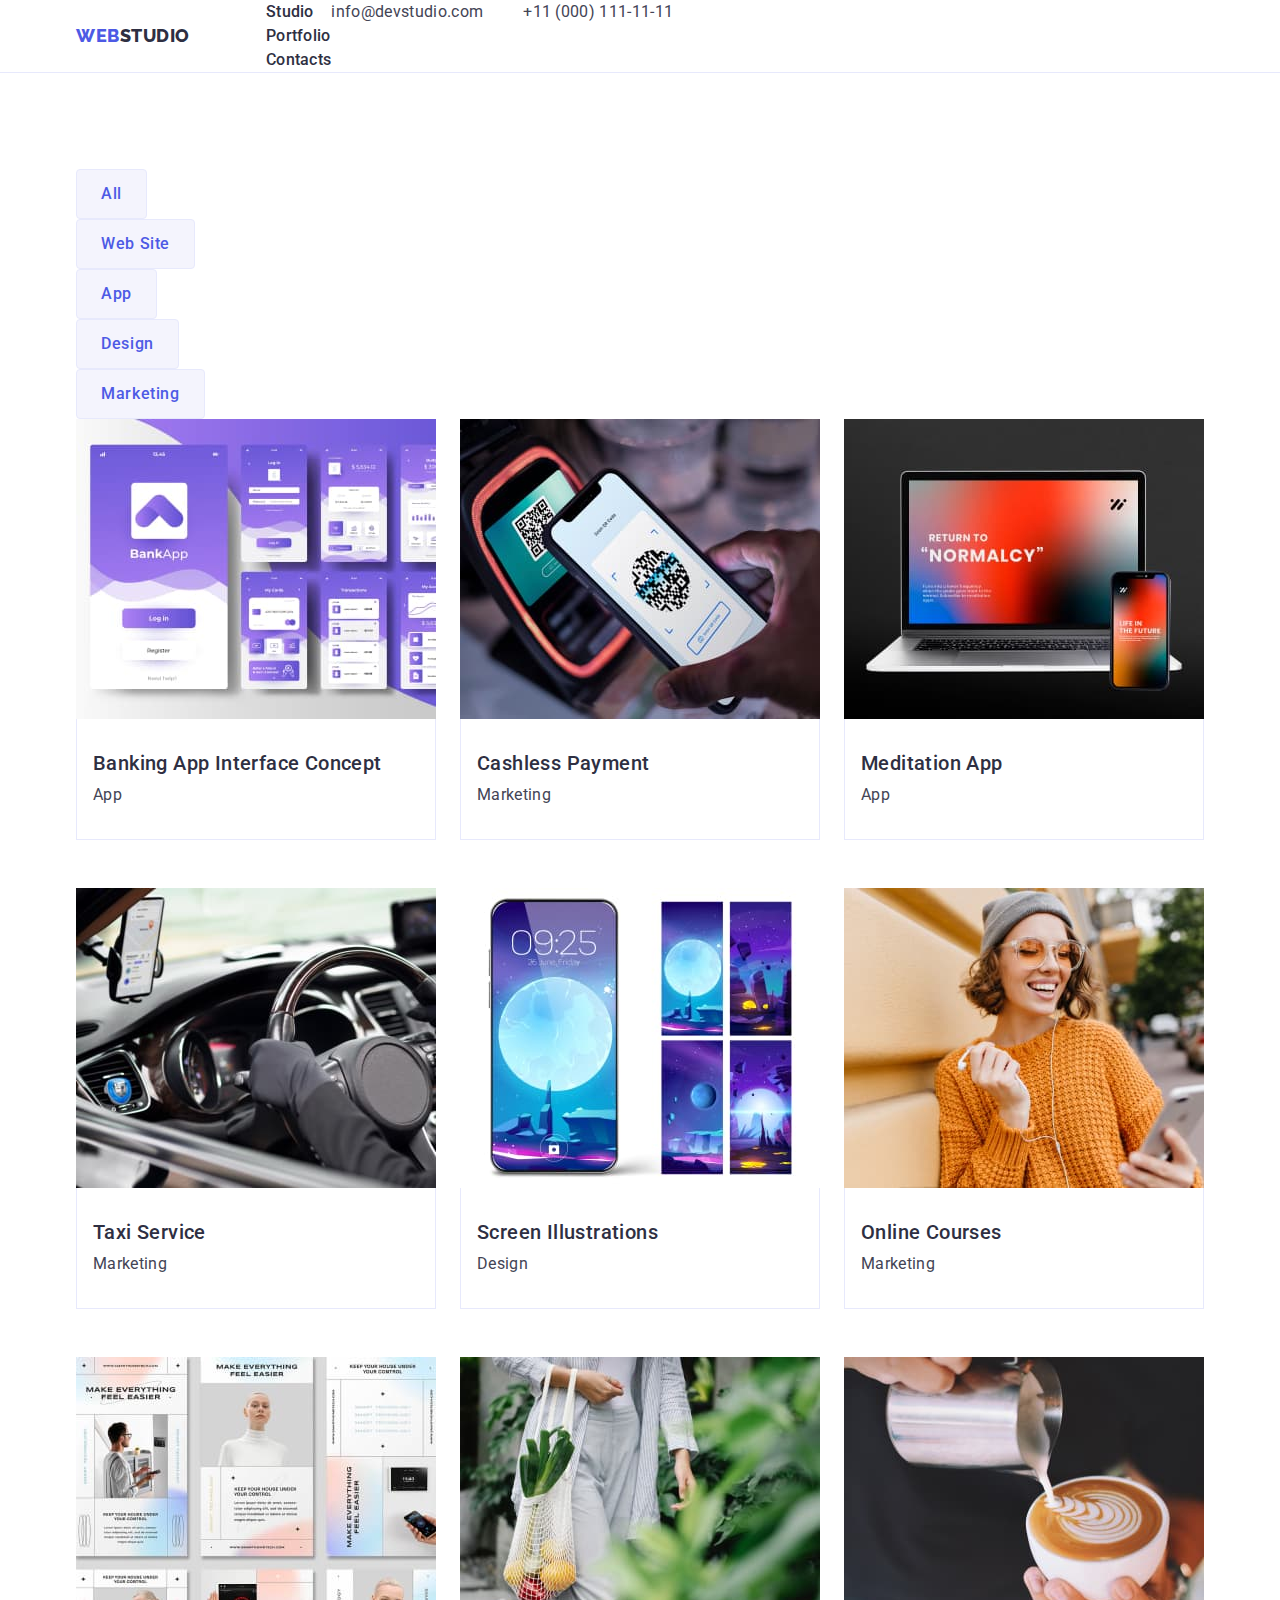
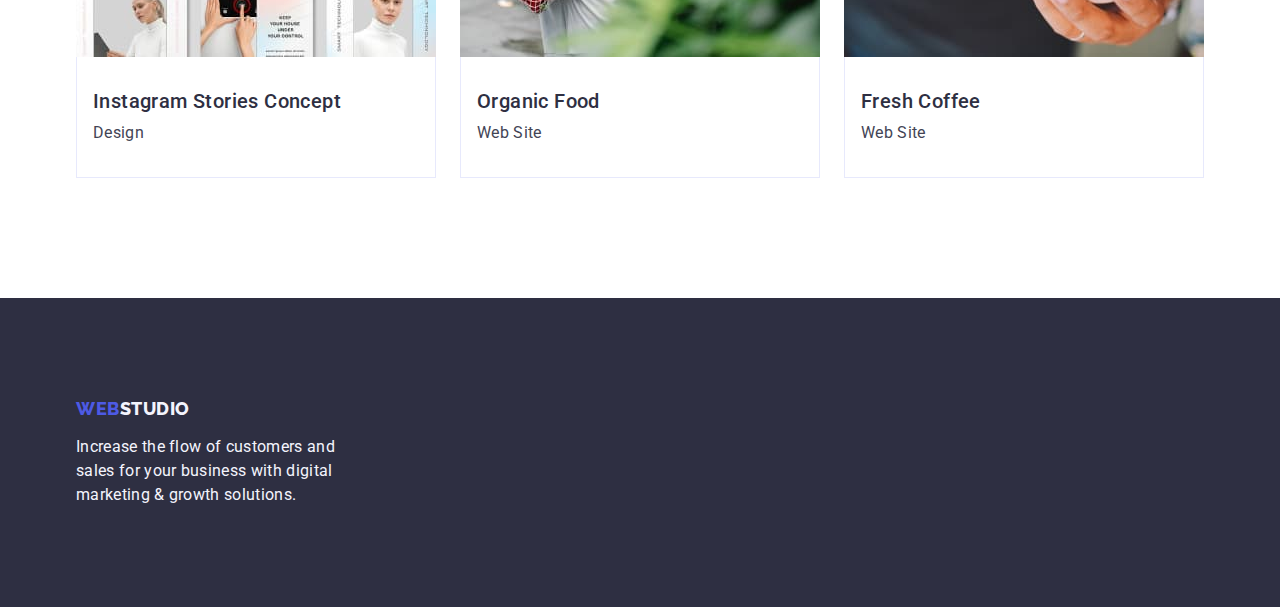
==== commit 78c87614: "HW3all#4" ====
--- a/portfolio.html
+++ b/portfolio.html
@@ -29,7 +29,7 @@
 
         <a href="./index.html" class="logo link">Web<span class="page-logo-span">Studio</span></a>
 
-        <ul class="list porfolio-list-displey-flex">
+        <ul class="porfolio-list-display list ">
             <li><a href="./index.html" class="page-nav-link link">Studio</a></li>
             <li><a href="./portfolio.html" class="page-nav-link link">Portfolio</a></li>
             <li><a href="" class="page-nav-link link">Contacts</a></li>
@@ -40,7 +40,7 @@
     <!-- Mail and Telphone -->
 
     <address class="adress">
-        <ul class="list">
+        <ul class="list nav-list-displey-flex">
             <li><a href="mailto:info@devstudio.com" class="adress-link link">info@devstudio.com</a></li>
             <li><a href="tel:+110001111111" class="adress-link link">+11 (000) 111-11-11</a></li>
         </ul>
--- a/css/style.css
+++ b/css/style.css
@@ -71,6 +71,9 @@
 
 /* Header Style */
 
+.header-display-flex{
+    display: flex;}
+
 .logo{font-family: "Raleway",sans-serif;
 font-weight: 800;
 font-size: 18px;
@@ -130,7 +133,10 @@
 
 /* Section 1 Hero */
 
-.hero{background-color:var(--navy-blue-color)}
+.hero{
+    background-color:var(--navy-blue-color);
+    padding: 188px 0;}
+
 .hero-titel{font-size: 56px;
 line-height: 1.07;
 text-align: center;
@@ -163,7 +169,9 @@
     padding: 120px 0;
 
 }
-.visually-hidden
+
+/* what is this */
+.visually-hidden 
 
 .section-two-list-display{
     display: flex;
@@ -310,11 +318,10 @@
         align-items: center;
     }
 
-    .portfolio-list-displey-flex{
+    .portfolio-list-display{
         display: flex;
-        justify-content: center;
-        gap: 24px;
-        margin-bottom: 72px;}
+        gap: 40px;
+    }
 
     
     .porfolio-button{
@@ -343,6 +350,7 @@
     .porfolio-button:focus{color: var(--white-background-color);}
     
     .portfolio-list-wrap{
+        display: flex;
         flex-wrap: wrap;
         column-gap: 24px;
         row-gap: 48px;}
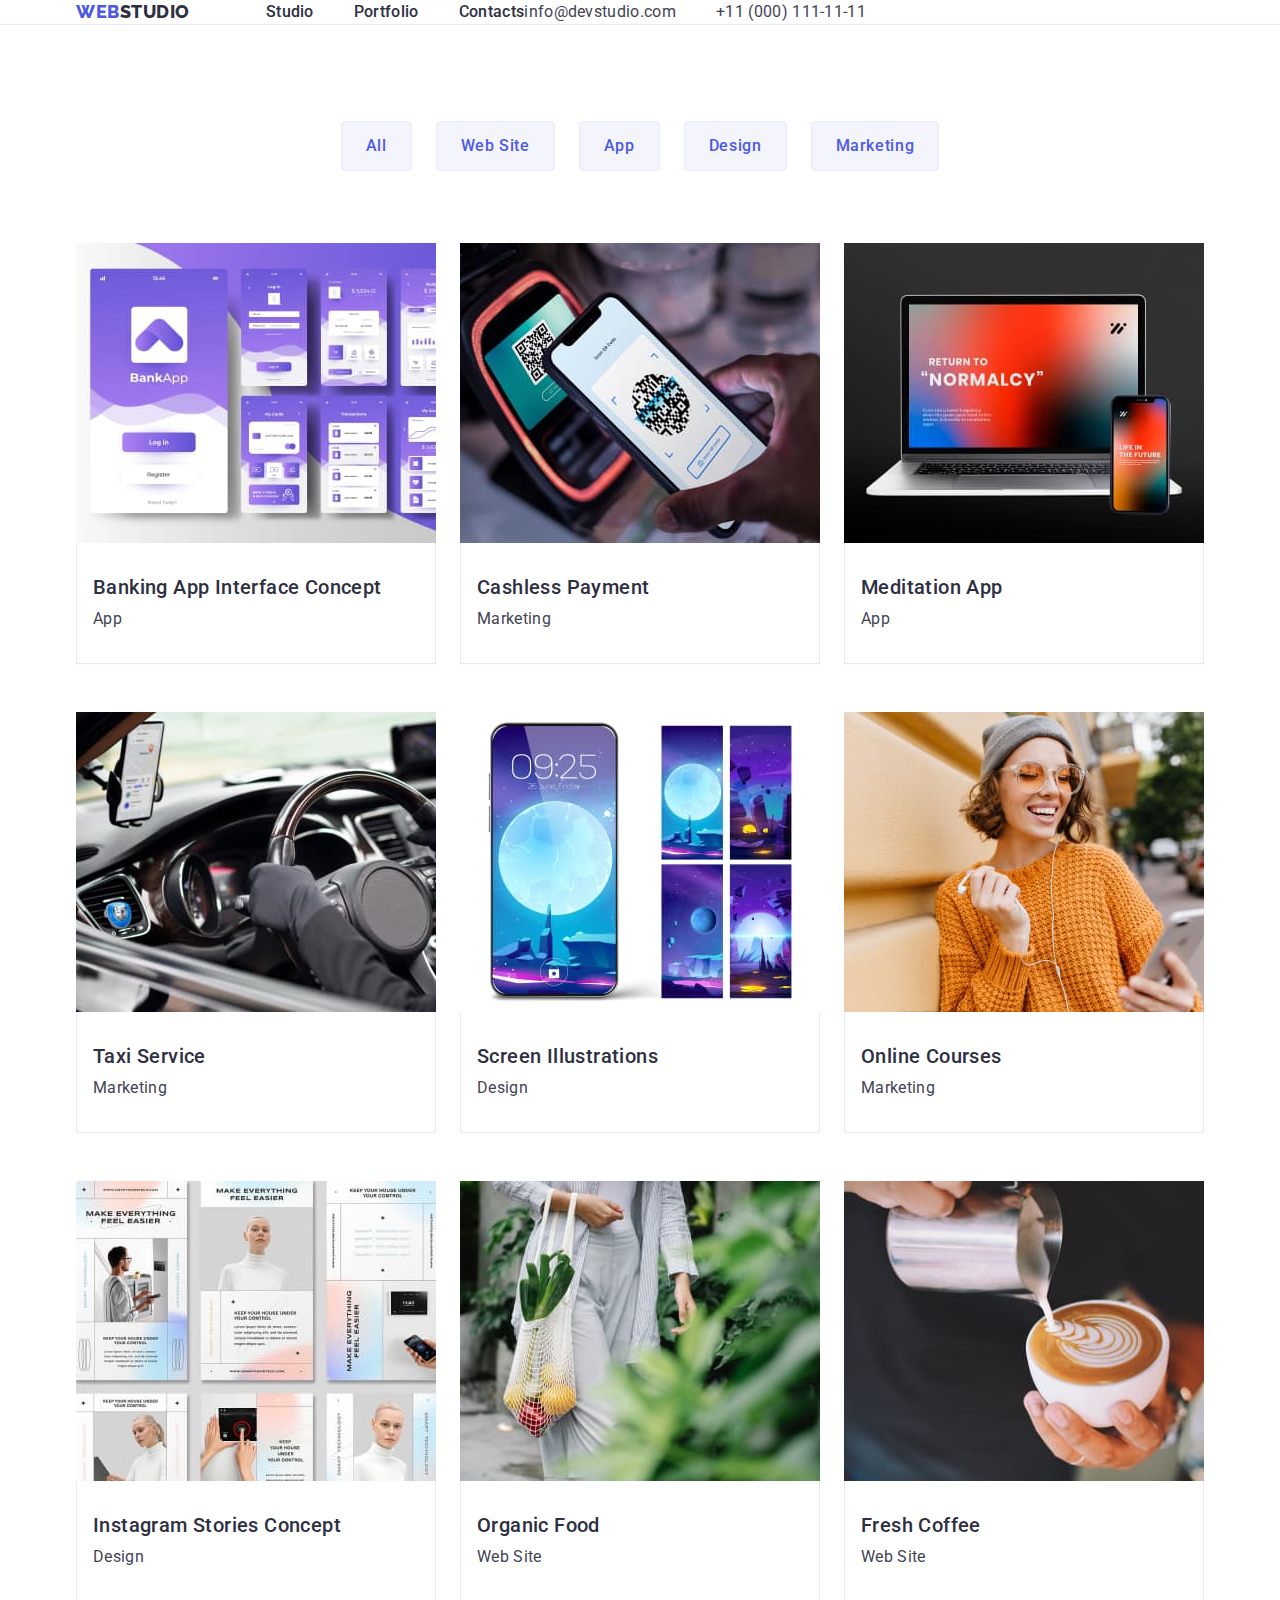
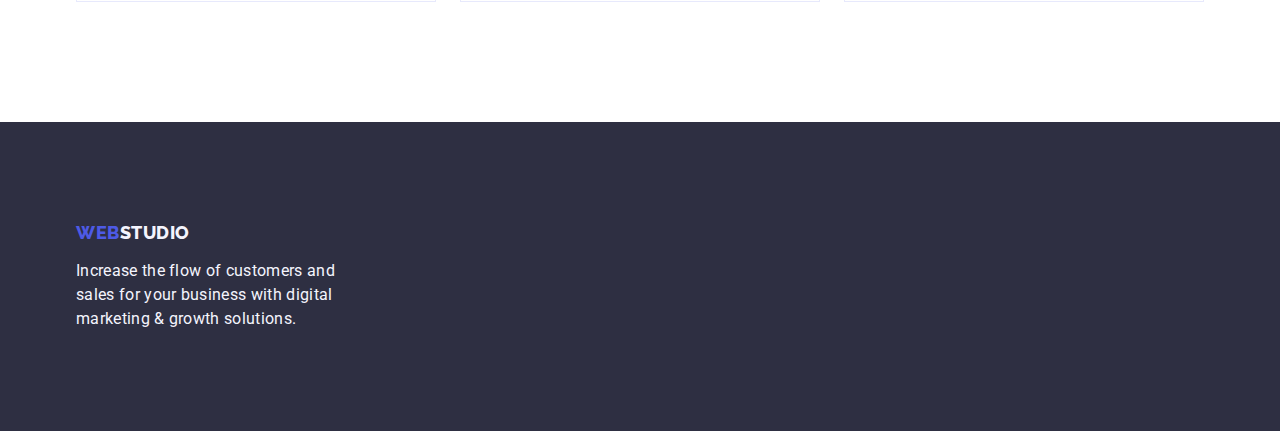
==== commit c6eb78c7: "5" ====
--- a/portfolio.html
+++ b/portfolio.html
@@ -29,7 +29,7 @@
 
         <a href="./index.html" class="logo link">Web<span class="page-logo-span">Studio</span></a>
 
-        <ul class="porfolio-list-display list ">
+        <ul class="portfolio-list-display list ">
             <li><a href="./index.html" class="page-nav-link link">Studio</a></li>
             <li><a href="./portfolio.html" class="page-nav-link link">Portfolio</a></li>
             <li><a href="" class="page-nav-link link">Contacts</a></li>
@@ -56,10 +56,12 @@
 
 <!-- Section 5 POTRFOLIO Buttons Filters -->
 <section class="portfolio">
+
 <div class="container">
+
     <h1 hidden>Filters</h1>
 
-    <ul class="list portfolio-list-displey-flex">
+    <ul class="portfolio-list-displey-flex list">
         <li><button type="button" class="porfolio-button">All</button></li>
 
         <li><button type="button" class="porfolio-button">Web Site</button></li>
--- a/css/style.css
+++ b/css/style.css
@@ -320,7 +320,13 @@
 
     .portfolio-list-display{
         display: flex;
-        gap: 40px;
+        gap: 40px;    }
+
+    .portfolio-list-displey-flex{
+        display: flex;
+        justify-content: center;
+        gap: 24px;
+        margin-bottom: 72px;
     }
 
     
